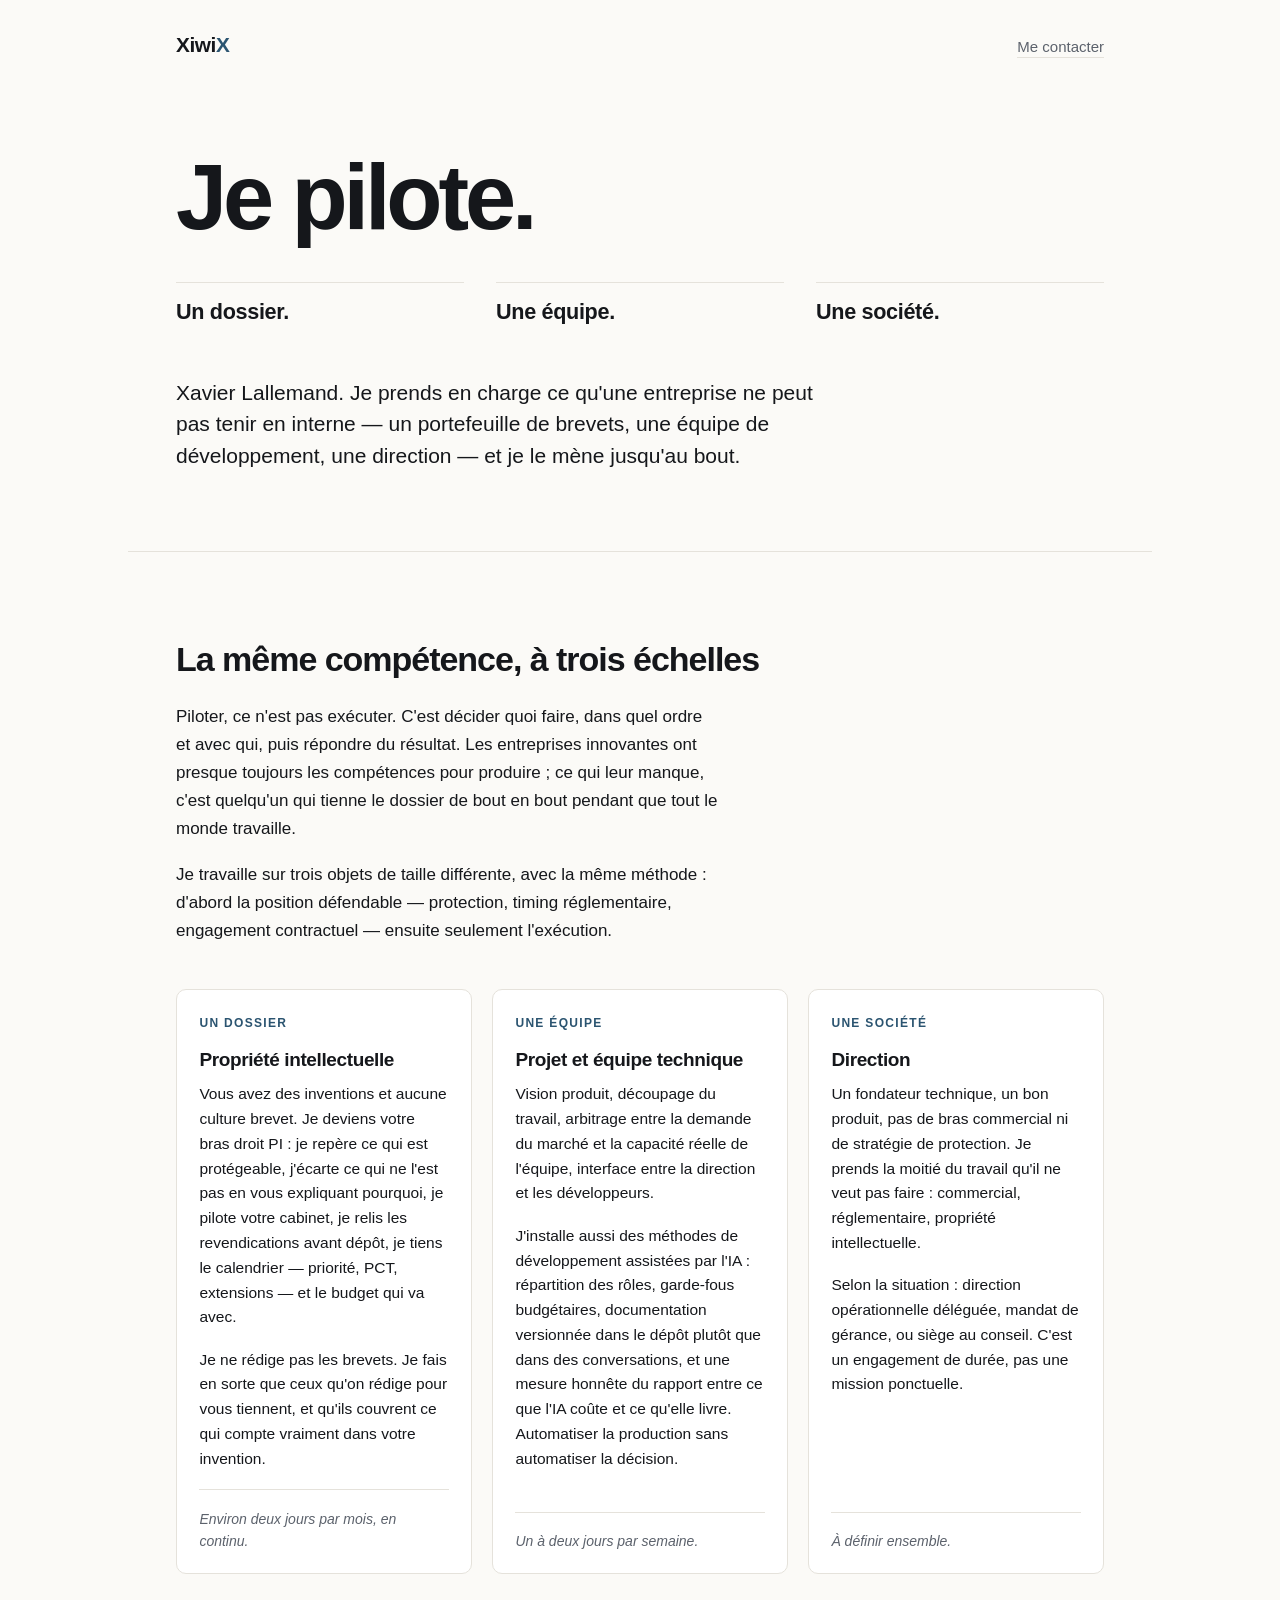
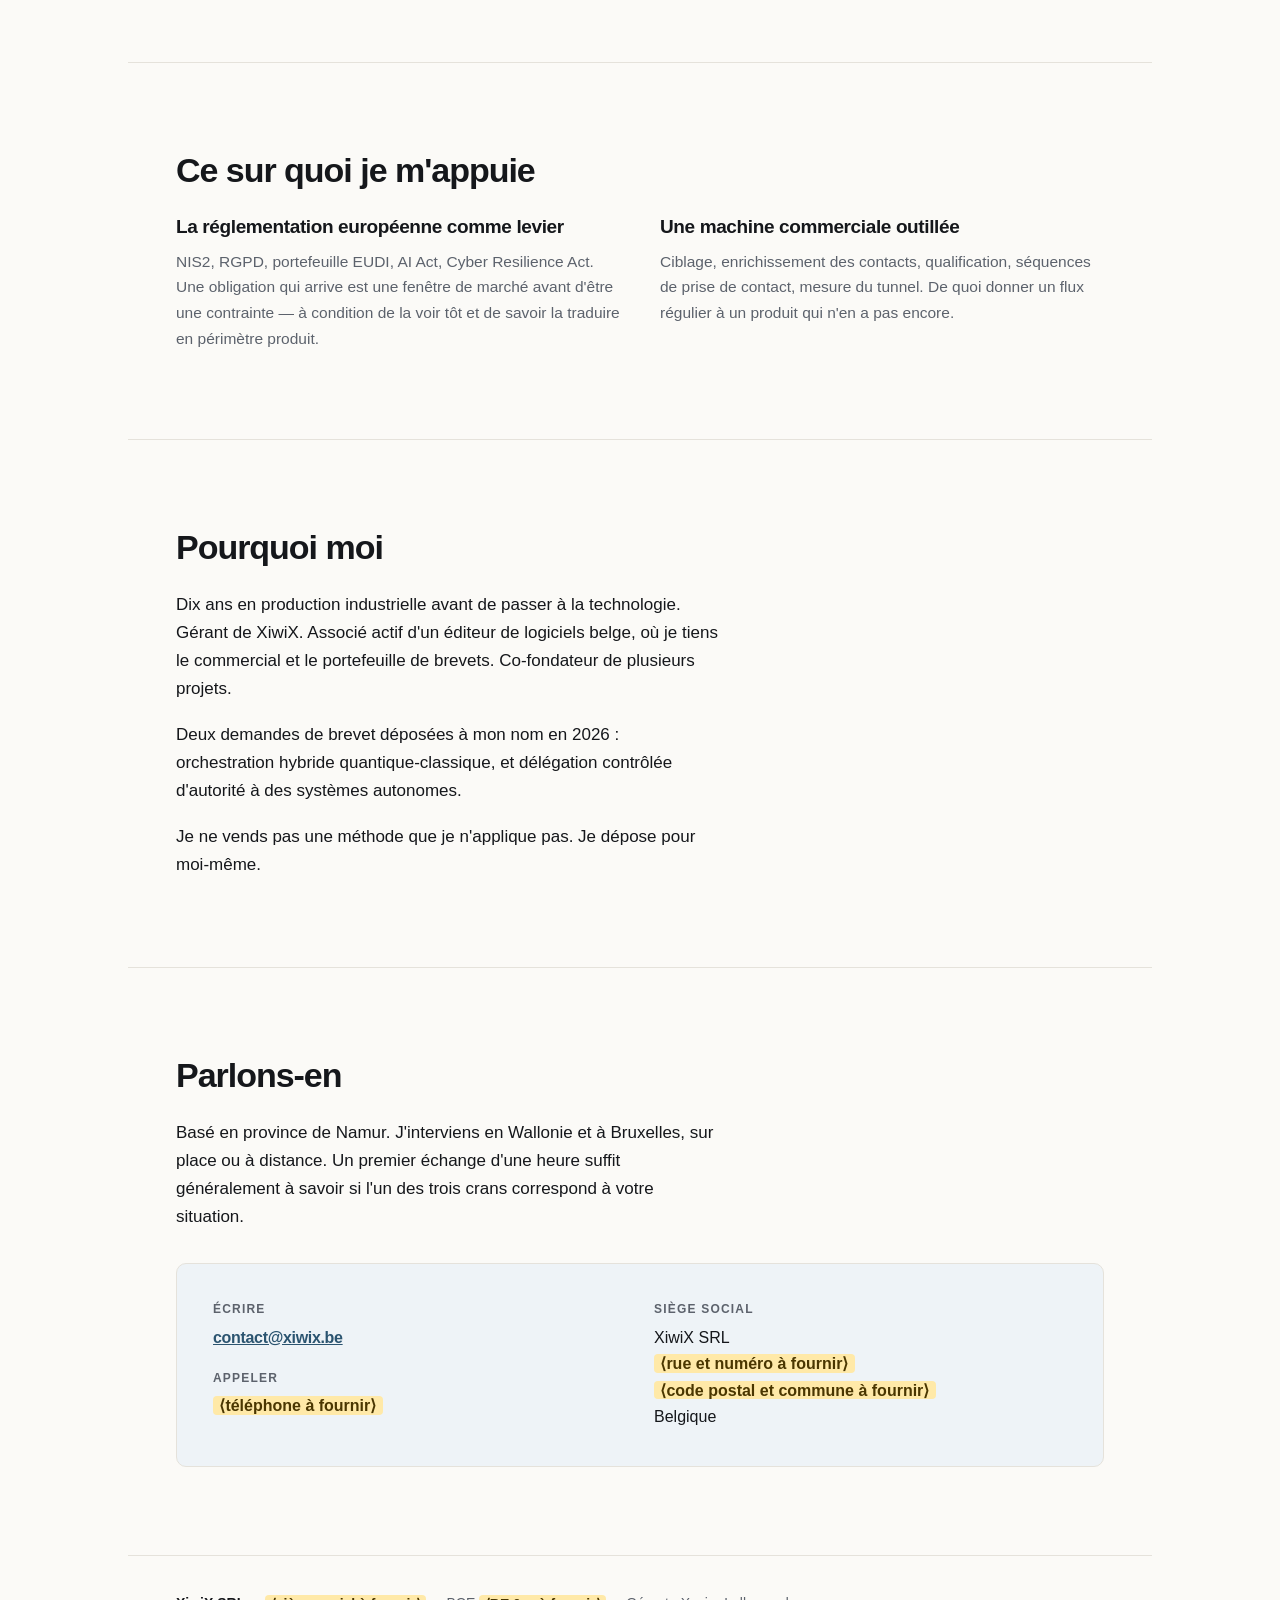
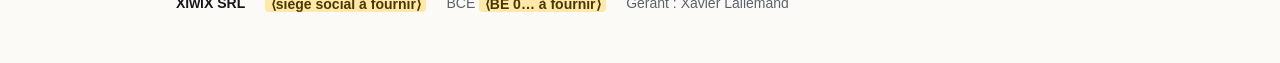
==== index.html @ 19bc9a25 "Le site de XiwiX, sans un mot sur le jeu Trois pages statiques pour GitHub Pages. L'accueil reprend " ====
<!doctype html>
<html lang="fr">
<head>
<meta charset="utf-8">
<meta name="viewport" content="width=device-width, initial-scale=1">
<title>XiwiX — Je pilote un dossier, une équipe, une société</title>
<meta name="description" content="XiwiX SRL — Xavier Lallemand. Pilotage de portefeuilles de brevets, d'équipes de développement et de directions de sociétés innovantes. Province de Namur, Wallonie et Bruxelles.">
<link rel="canonical" href="https://xiwix.be/">
<meta property="og:type" content="website">
<meta property="og:locale" content="fr_BE">
<meta property="og:site_name" content="XiwiX">
<meta property="og:title" content="XiwiX — Je pilote un dossier, une équipe, une société">
<meta property="og:description" content="Je prends en charge ce qu'une entreprise ne peut pas tenir en interne — un portefeuille de brevets, une équipe de développement, une direction — et je le mène jusqu'au bout.">
<meta property="og:url" content="https://xiwix.be/">
<meta name="theme-color" content="#2b5470" media="(prefers-color-scheme: light)">
<meta name="theme-color" content="#101215" media="(prefers-color-scheme: dark)">
<link rel="stylesheet" href="/assets/xiwix.css">
</head>
<body>

<header class="wrap topbar">
  <a class="wordmark" href="/">Xiwi<span>X</span></a>
  <nav><a href="#contact">Me contacter</a></nav>
</header>

<main>

  <section class="wrap hero">
    <h1>Je pilote.</h1>
    <ul class="scales">
      <li>Un dossier.</li>
      <li>Une équipe.</li>
      <li>Une société.</li>
    </ul>
    <p class="lede">Xavier Lallemand. Je prends en charge ce qu'une entreprise ne peut pas tenir en interne — un portefeuille de brevets, une équipe de développement, une direction — et je le mène jusqu'au bout.</p>
  </section>

  <section class="wrap">
    <h2>La même compétence, à trois échelles</h2>
    <div class="measure">
      <p>Piloter, ce n'est pas exécuter. C'est décider quoi faire, dans quel ordre et avec qui, puis répondre du résultat. Les entreprises innovantes ont presque toujours les compétences pour produire ; ce qui leur manque, c'est quelqu'un qui tienne le dossier de bout en bout pendant que tout le monde travaille.</p>
      <p>Je travaille sur trois objets de taille différente, avec la même méthode : d'abord la position défendable — protection, timing réglementaire, engagement contractuel — ensuite seulement l'exécution.</p>
    </div>

    <div class="offers">

      <article class="offer">
        <p class="eyebrow">Un dossier</p>
        <h3>Propriété intellectuelle</h3>
        <p>Vous avez des inventions et aucune culture brevet. Je deviens votre bras droit PI : je repère ce qui est protégeable, j'écarte ce qui ne l'est pas en vous expliquant pourquoi, je pilote votre cabinet, je relis les revendications avant dépôt, je tiens le calendrier — priorité, PCT, extensions — et le budget qui va avec.</p>
        <p>Je ne rédige pas les brevets. Je fais en sorte que ceux qu'on rédige pour vous tiennent, et qu'ils couvrent ce qui compte vraiment dans votre invention.</p>
        <p class="cadence">Environ deux jours par mois, en continu.</p>
      </article>

      <article class="offer">
        <p class="eyebrow">Une équipe</p>
        <h3>Projet et équipe technique</h3>
        <p>Vision produit, découpage du travail, arbitrage entre la demande du marché et la capacité réelle de l'équipe, interface entre la direction et les développeurs.</p>
        <p>J'installe aussi des méthodes de développement assistées par l'IA : répartition des rôles, garde-fous budgétaires, documentation versionnée dans le dépôt plutôt que dans des conversations, et une mesure honnête du rapport entre ce que l'IA coûte et ce qu'elle livre. Automatiser la production sans automatiser la décision.</p>
        <p class="cadence">Un à deux jours par semaine.</p>
      </article>

      <article class="offer">
        <p class="eyebrow">Une société</p>
        <h3>Direction</h3>
        <p>Un fondateur technique, un bon produit, pas de bras commercial ni de stratégie de protection. Je prends la moitié du travail qu'il ne veut pas faire : commercial, réglementaire, propriété intellectuelle.</p>
        <p>Selon la situation : direction opérationnelle déléguée, mandat de gérance, ou siège au conseil. C'est un engagement de durée, pas une mission ponctuelle.</p>
        <p class="cadence">À définir ensemble.</p>
      </article>

    </div>
  </section>

  <section class="wrap">
    <h2>Ce sur quoi je m'appuie</h2>
    <div class="pillars">
      <div>
        <h3>La réglementation européenne comme levier</h3>
        <p>NIS2, RGPD, portefeuille EUDI, AI Act, Cyber Resilience Act. Une obligation qui arrive est une fenêtre de marché avant d'être une contrainte — à condition de la voir tôt et de savoir la traduire en périmètre produit.</p>
      </div>
      <div>
        <h3>Une machine commerciale outillée</h3>
        <p>Ciblage, enrichissement des contacts, qualification, séquences de prise de contact, mesure du tunnel. De quoi donner un flux régulier à un produit qui n'en a pas encore.</p>
      </div>
    </div>
  </section>

  <section class="wrap">
    <h2>Pourquoi moi</h2>
    <div class="measure">
      <p>Dix ans en production industrielle avant de passer à la technologie. Gérant de XiwiX. Associé actif d'un éditeur de logiciels belge, où je tiens le commercial et le portefeuille de brevets. Co-fondateur de plusieurs projets.</p>
      <p>Deux demandes de brevet déposées à mon nom en 2026 : orchestration hybride quantique-classique, et délégation contrôlée d'autorité à des systèmes autonomes.</p>
      <p>Je ne vends pas une méthode que je n'applique pas. Je dépose pour moi-même.</p>
    </div>
  </section>

  <section class="wrap" id="contact">
    <h2>Parlons-en</h2>
    <div class="measure">
      <p>Basé en province de Namur. J'interviens en Wallonie et à Bruxelles, sur place ou à distance. Un premier échange d'une heure suffit généralement à savoir si l'un des trois crans correspond à votre situation.</p>
    </div>

    <div class="contact-card">
      <dl>
        <dt>Écrire</dt>
        <dd class="mail"><a href="mailto:contact@xiwix.be">contact@xiwix.be</a></dd>
        <dt>Appeler</dt>
        <dd><span class="todo">⟨téléphone à fournir⟩</span></dd>
      </dl>
      <dl>
        <dt>Siège social</dt>
        <dd>XiwiX SRL<br><span class="todo">⟨rue et numéro à fournir⟩</span><br><span class="todo">⟨code postal et commune à fournir⟩</span><br>Belgique</dd>
      </dl>
    </div>
  </section>

</main>

<footer class="wrap">
  <p class="legal">
    <strong>XiwiX SRL</strong>
    <span><span class="todo">⟨siège social à fournir⟩</span></span>
    <span>BCE <span class="todo">⟨BE 0… à fournir⟩</span></span>
    <span>Gérant : Xavier Lallemand</span>
  </p>
</footer>

</body>
</html>
---- assets/xiwix.css ----
/* XiwiX — feuille de style unique, sans dépendance externe. */

:root {
  --paper:   #fbfaf7;
  --surface: #ffffff;
  --ink:     #15171b;
  --muted:   #5c626c;
  --rule:    #e5e2db;
  --accent:  #2b5470;
  --accent-soft: #eef3f7;

  --sans: -apple-system, BlinkMacSystemFont, "Segoe UI", Inter, Roboto,
          "Helvetica Neue", Arial, sans-serif;

  --measure: 34rem;
  --gutter: clamp(1.25rem, 5vw, 3rem);
}

@media (prefers-color-scheme: dark) {
  :root {
    --paper:   #101215;
    --surface: #171a1f;
    --ink:     #eceef1;
    --muted:   #9aa1ab;
    --rule:    #272b32;
    --accent:  #8fc2e0;
    --accent-soft: #1a2530;
  }
}

*, *::before, *::after { box-sizing: border-box; }

html { -webkit-text-size-adjust: 100%; scroll-behavior: smooth; }
@media (prefers-reduced-motion: reduce) { html { scroll-behavior: auto; } }

body {
  margin: 0;
  background: var(--paper);
  color: var(--ink);
  font-family: var(--sans);
  font-size: clamp(1rem, 0.96rem + 0.2vw, 1.0625rem);
  line-height: 1.65;
  -webkit-font-smoothing: antialiased;
}

/* ---------- structure ---------- */

.wrap { max-width: 64rem; margin: 0 auto; padding-inline: var(--gutter); }
.measure { max-width: var(--measure); }

section { padding-block: clamp(3rem, 7vw, 5.5rem); border-top: 1px solid var(--rule); }
section:first-of-type { border-top: 0; }

/* ---------- en-tête ---------- */

.topbar {
  display: flex; align-items: baseline; justify-content: space-between;
  gap: 1rem; padding-block: 1.75rem;
}

.wordmark {
  font-size: 1.3rem; font-weight: 700; letter-spacing: -0.02em;
  color: var(--ink); text-decoration: none;
}
.wordmark span { color: var(--accent); }

.topbar nav a {
  font-size: 0.9375rem; color: var(--muted); text-decoration: none;
  border-bottom: 1px solid var(--rule); padding-bottom: 2px;
}
.topbar nav a:hover { color: var(--accent); border-color: currentColor; }

/* ---------- accroche ---------- */

.hero { padding-block: clamp(2rem, 6vw, 4rem) clamp(3rem, 7vw, 5rem); }

.hero h1 {
  font-size: clamp(3rem, 1.9rem + 5.4vw, 5.75rem);
  line-height: 0.95; letter-spacing: -0.045em; font-weight: 700;
  margin: 0 0 clamp(1.75rem, 4vw, 2.5rem);
}

.scales { list-style: none; margin: 0 0 2.25rem; padding: 0; display: grid; gap: 0; }
.scales li {
  border-top: 1px solid var(--rule);
  padding-block: 0.7rem;
  font-size: clamp(1.05rem, 1rem + 0.45vw, 1.35rem);
  font-weight: 600; letter-spacing: -0.015em;
}
.scales li:last-child { border-bottom: 1px solid var(--rule); }
@media (min-width: 46rem) {
  .scales { grid-template-columns: repeat(3, 1fr); gap: 0 2rem; }
  .scales li:last-child { border-bottom: 0; }
}

.lede { font-size: clamp(1.0625rem, 1rem + 0.45vw, 1.3125rem); line-height: 1.5; margin: 0; max-width: 42rem; }

/* ---------- titres de section ---------- */

h2 {
  font-size: clamp(1.5rem, 1.25rem + 1.1vw, 2.125rem);
  line-height: 1.15; letter-spacing: -0.03em; font-weight: 700;
  margin: 0 0 1.5rem;
}

h3 { font-size: 1.1875rem; line-height: 1.3; letter-spacing: -0.02em; font-weight: 650; margin: 0 0 0.6rem; }

p { margin: 0 0 1.1rem; }
p:last-child { margin-bottom: 0; }

/* ---------- les trois crans ---------- */

.offers { display: grid; gap: 1.25rem; margin-top: 2.75rem; }
@media (min-width: 52rem) { .offers { grid-template-columns: repeat(3, 1fr); } }

.offer {
  background: var(--surface);
  border: 1px solid var(--rule);
  border-radius: 10px;
  padding: 1.5rem 1.4rem 1.3rem;
  display: flex; flex-direction: column;
}

.offer .eyebrow {
  font-size: 0.75rem; text-transform: uppercase; letter-spacing: 0.11em;
  font-weight: 700; color: var(--accent); margin: 0 0 0.9rem;
}
.offer p { font-size: 0.9688rem; line-height: 1.6; color: var(--ink); }
.offer .cadence {
  margin-top: auto; padding-top: 1.1rem; border-top: 1px solid var(--rule);
  font-size: 0.875rem; color: var(--muted); font-style: italic;
}

/* ---------- appuis ---------- */

.pillars { display: grid; gap: 2rem; }
@media (min-width: 46rem) { .pillars { grid-template-columns: 1fr 1fr; gap: 2.5rem; } }
.pillars p { font-size: 0.9688rem; color: var(--muted); }

/* ---------- contact ---------- */

.contact-card {
  background: var(--accent-soft);
  border: 1px solid var(--rule);
  border-radius: 10px;
  padding: clamp(1.5rem, 3.5vw, 2.25rem);
  margin-top: 2rem;
  display: grid; gap: 1.75rem;
}
@media (min-width: 46rem) { .contact-card { grid-template-columns: 1fr 1fr; } }

.contact-card dl { margin: 0; }
.contact-card dt {
  font-size: 0.75rem; text-transform: uppercase; letter-spacing: 0.1em;
  font-weight: 700; color: var(--muted); margin-bottom: 0.3rem;
}
.contact-card dd { margin: 0 0 1.1rem; font-size: 1rem; }
.contact-card dd:last-child { margin-bottom: 0; }

a { color: var(--accent); }
a:hover { text-decoration-thickness: 2px; }

.mail { font-size: clamp(1.0625rem, 1rem + 0.5vw, 1.375rem); font-weight: 650; letter-spacing: -0.02em; }

/* ---------- pied ---------- */

footer {
  border-top: 1px solid var(--rule);
  padding-block: 2.25rem 3rem;
  font-size: 0.875rem; color: var(--muted);
}
footer .legal { display: flex; flex-wrap: wrap; gap: 0.4rem 1.25rem; margin: 0; }
footer strong { color: var(--ink); font-weight: 650; }

/* ---------- marqueur de valeur manquante ---------- */

.todo {
  background: #ffe9a8; color: #4a3600; font-weight: 700;
  padding: 0.05em 0.4em; border-radius: 4px;
  box-decoration-break: clone; -webkit-box-decoration-break: clone;
}
@media (prefers-color-scheme: dark) { .todo { background: #6b5300; color: #ffeeb5; } }

/* ---------- pages de service (/421/) ---------- */

.doc h2 { margin-top: 2.5rem; }
.doc h2:first-of-type { margin-top: 0; }
.doc ul { padding-left: 1.15rem; margin: 0 0 1.1rem; }
.doc li { margin-bottom: 0.4rem; }

.backlink { font-size: 0.875rem; }

:focus-visible { outline: 2px solid var(--accent); outline-offset: 3px; border-radius: 3px; }

/* ---------- titre de page intérieure ---------- */

.page-title {
  font-size: clamp(2rem, 1.6rem + 1.8vw, 2.75rem);
  line-height: 1.1; letter-spacing: -0.035em; font-weight: 700;
  margin: 0 0 1.5rem;
}
.page { padding-block: 1rem clamp(3rem, 7vw, 5rem); }
.doc hr { border: 0; border-top: 1px solid var(--rule); margin: 2.5rem 0 1.5rem; }
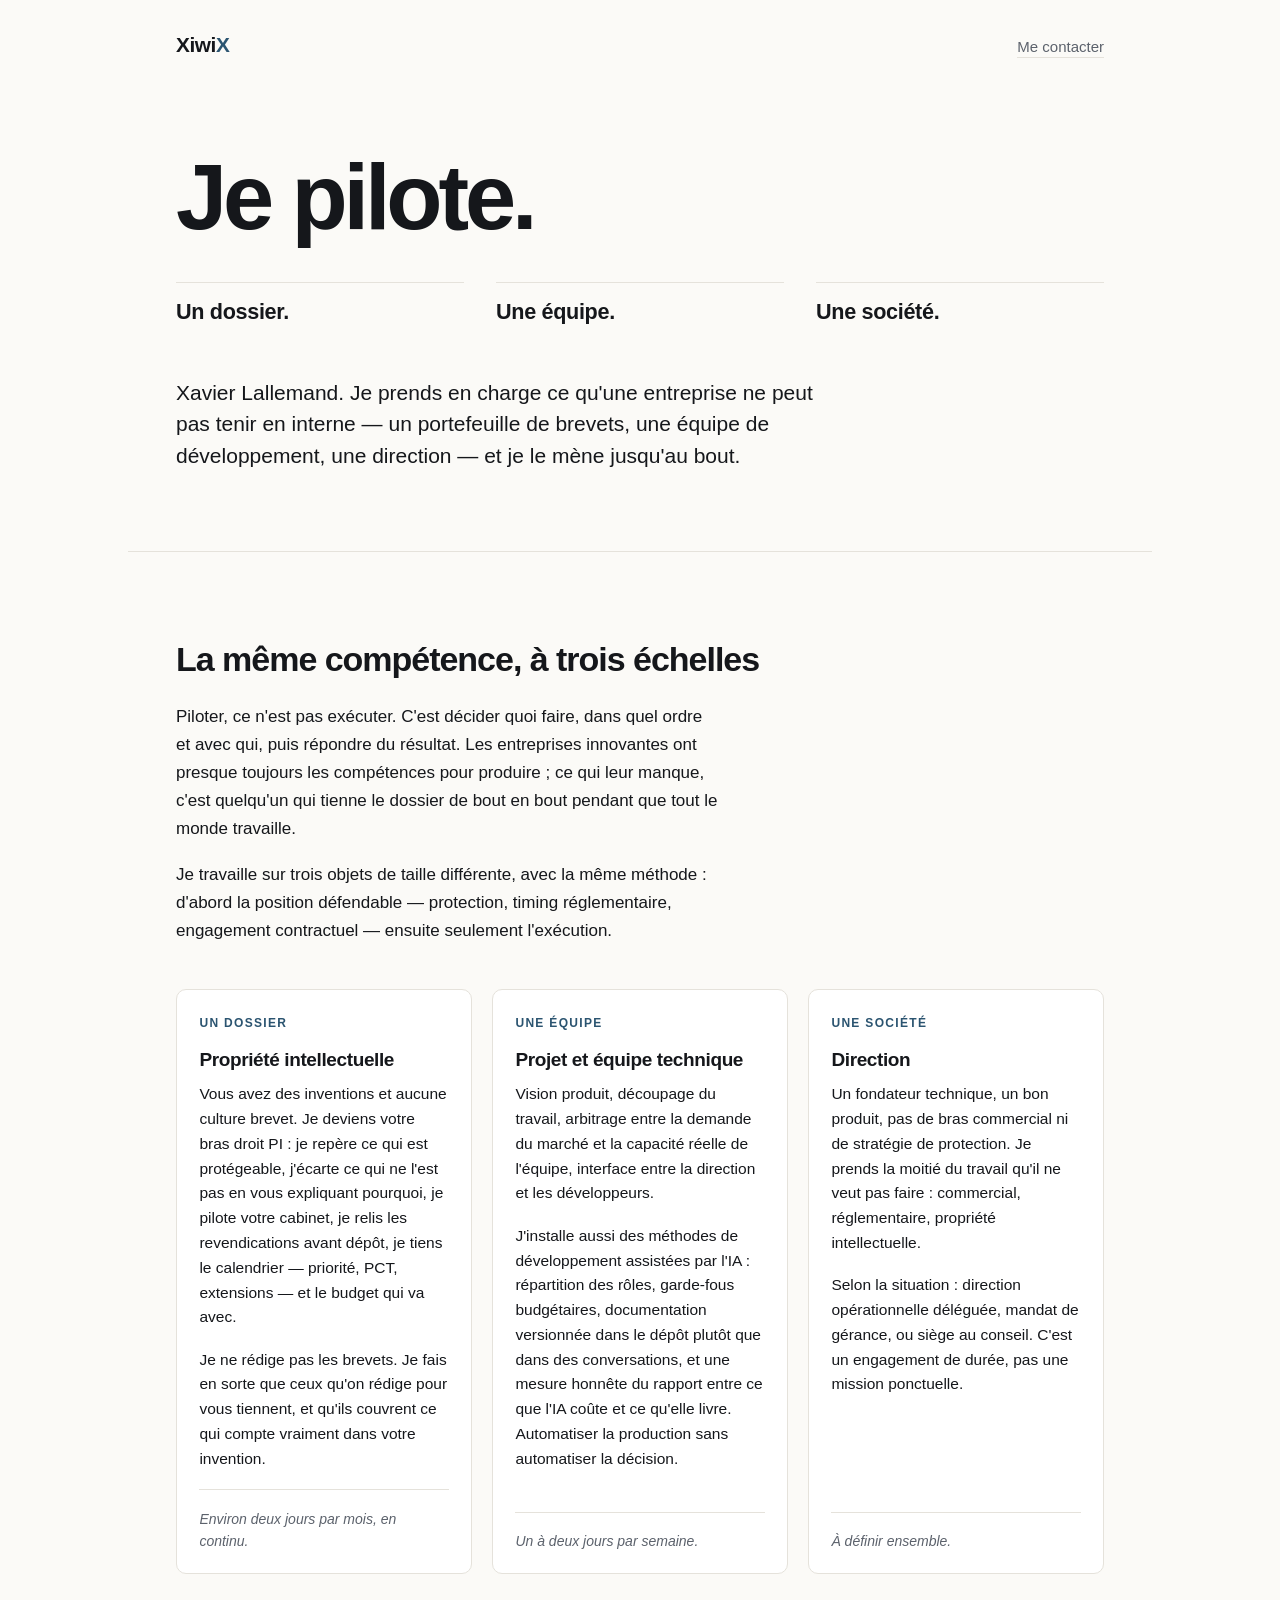
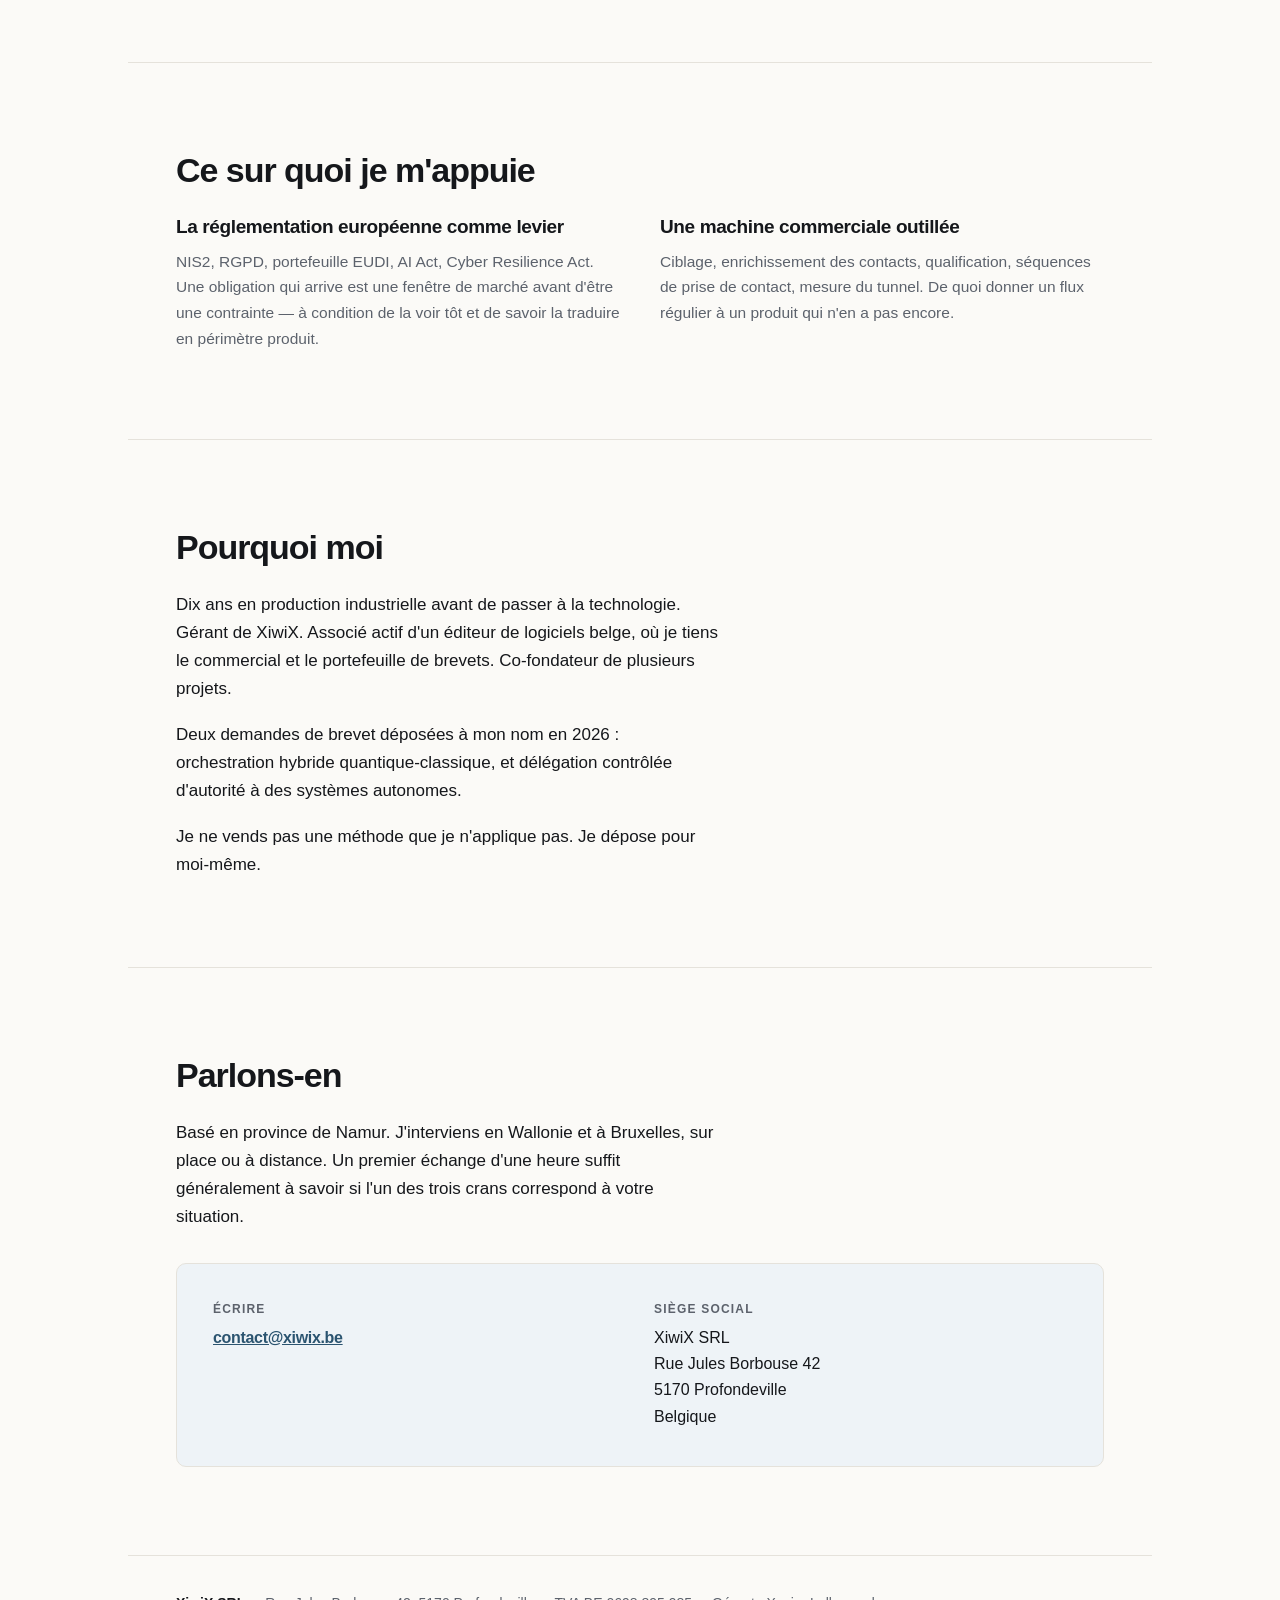
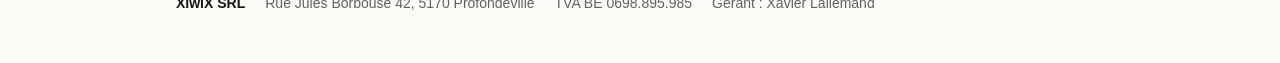
==== commit 9da0a39e: "L'identité de la société, recoupée au registre plutôt que recopiée Le siège et le numéro d'entrepris" ====
--- a/index.html
+++ b/index.html
@@ -4,7 +4,7 @@
 <meta charset="utf-8">
 <meta name="viewport" content="width=device-width, initial-scale=1">
 <title>XiwiX — Je pilote un dossier, une équipe, une société</title>
-<meta name="description" content="XiwiX SRL — Xavier Lallemand. Pilotage de portefeuilles de brevets, d'équipes de développement et de directions de sociétés innovantes. Province de Namur, Wallonie et Bruxelles.">
+<meta name="description" content="XiwiX SRL — Xavier Lallemand. Pilotage de portefeuilles de brevets, d'équipes de développement et de directions de sociétés innovantes. Profondeville, province de Namur. Wallonie et Bruxelles.">
 <link rel="canonical" href="https://xiwix.be/">
 <meta property="og:type" content="website">
 <meta property="og:locale" content="fr_BE">
@@ -104,12 +104,10 @@
       <dl>
         <dt>Écrire</dt>
         <dd class="mail"><a href="mailto:contact@xiwix.be">contact@xiwix.be</a></dd>
-        <dt>Appeler</dt>
-        <dd><span class="todo">⟨téléphone à fournir⟩</span></dd>
       </dl>
       <dl>
         <dt>Siège social</dt>
-        <dd>XiwiX SRL<br><span class="todo">⟨rue et numéro à fournir⟩</span><br><span class="todo">⟨code postal et commune à fournir⟩</span><br>Belgique</dd>
+        <dd>XiwiX SRL<br>Rue Jules Borbouse 42<br>5170 Profondeville<br>Belgique</dd>
       </dl>
     </div>
   </section>
@@ -119,8 +117,8 @@
 <footer class="wrap">
   <p class="legal">
     <strong>XiwiX SRL</strong>
-    <span><span class="todo">⟨siège social à fournir⟩</span></span>
-    <span>BCE <span class="todo">⟨BE 0… à fournir⟩</span></span>
+    <span>Rue Jules Borbouse 42, 5170 Profondeville</span>
+    <span>TVA BE 0698.895.985</span>
     <span>Gérant : Xavier Lallemand</span>
   </p>
 </footer>
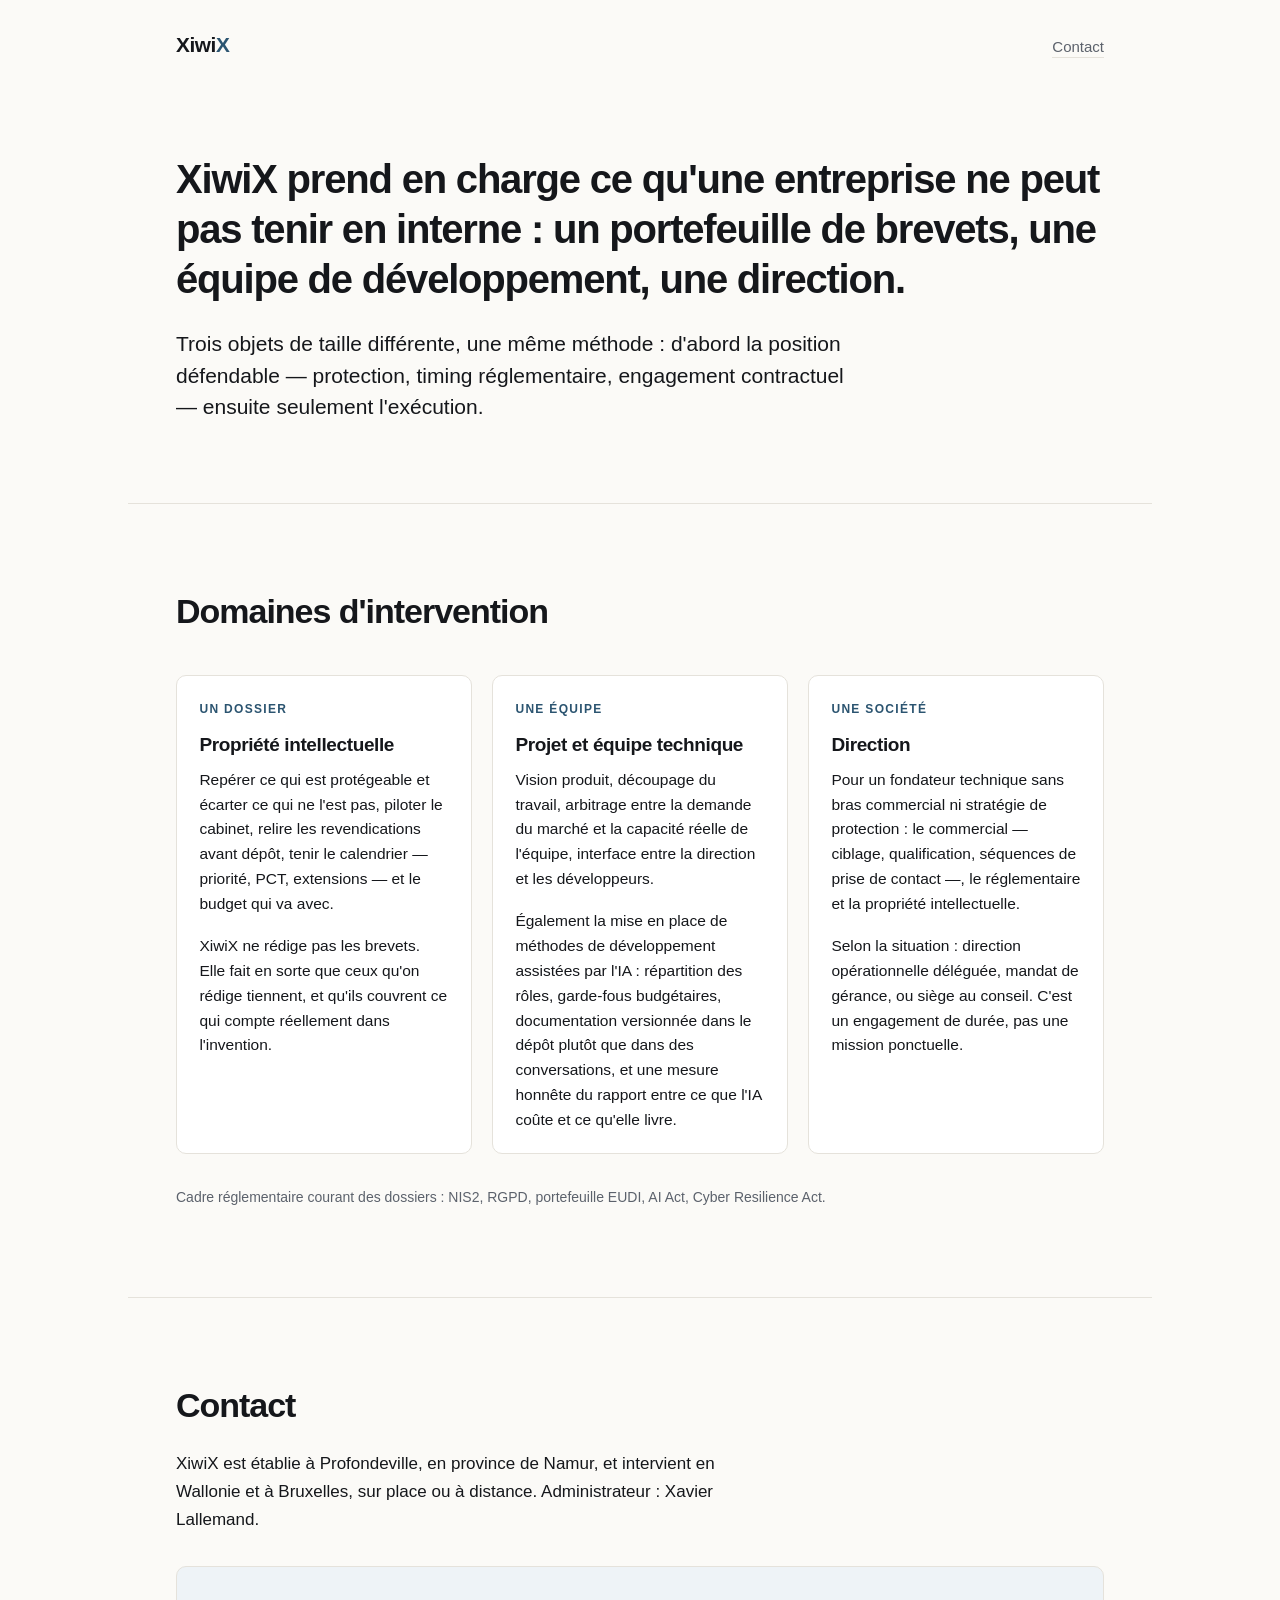
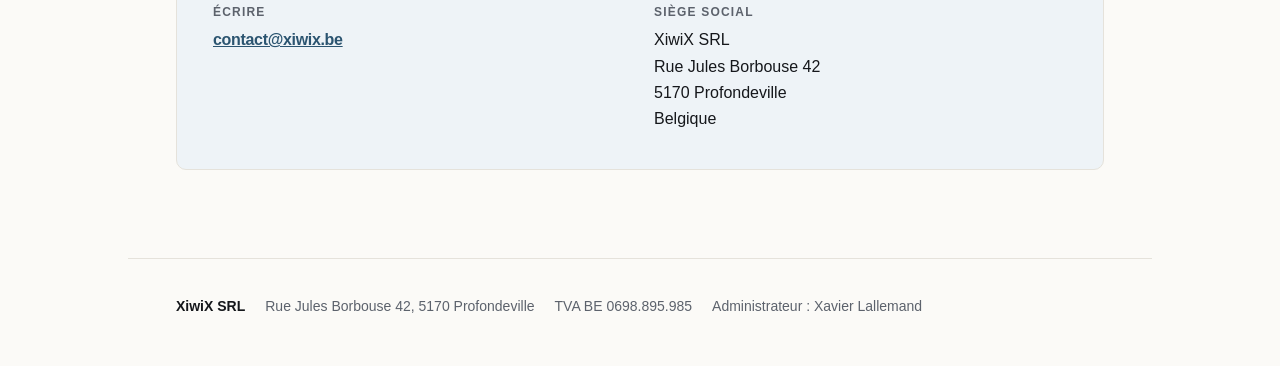
==== commit 31f06bc5: "La société parle, plus le consultant L'accueil passe à la voix de XiwiX. Un vérificateur Apple cherc" ====
--- a/index.html
+++ b/index.html
@@ -3,14 +3,14 @@
 <head>
 <meta charset="utf-8">
 <meta name="viewport" content="width=device-width, initial-scale=1">
-<title>XiwiX — Je pilote un dossier, une équipe, une société</title>
-<meta name="description" content="XiwiX SRL — Xavier Lallemand. Pilotage de portefeuilles de brevets, d'équipes de développement et de directions de sociétés innovantes. Profondeville, province de Namur. Wallonie et Bruxelles.">
+<title>XiwiX SRL — propriété intellectuelle, projet et direction</title>
+<meta name="description" content="XiwiX SRL, société belge établie à Profondeville. Propriété intellectuelle, pilotage de projet et d'équipe technique, direction de sociétés. Administrateur : Xavier Lallemand.">
 <link rel="canonical" href="https://xiwix.be/">
 <meta property="og:type" content="website">
 <meta property="og:locale" content="fr_BE">
 <meta property="og:site_name" content="XiwiX">
-<meta property="og:title" content="XiwiX — Je pilote un dossier, une équipe, une société">
-<meta property="og:description" content="Je prends en charge ce qu'une entreprise ne peut pas tenir en interne — un portefeuille de brevets, une équipe de développement, une direction — et je le mène jusqu'au bout.">
+<meta property="og:title" content="XiwiX SRL — propriété intellectuelle, projet et direction">
+<meta property="og:description" content="XiwiX prend en charge ce qu'une entreprise ne peut pas tenir en interne : un portefeuille de brevets, une équipe de développement, une direction.">
 <meta property="og:url" content="https://xiwix.be/">
 <meta name="theme-color" content="#2b5470" media="(prefers-color-scheme: light)">
 <meta name="theme-color" content="#101215" media="(prefers-color-scheme: dark)">
@@ -20,84 +20,51 @@
 
 <header class="wrap topbar">
   <a class="wordmark" href="/">Xiwi<span>X</span></a>
-  <nav><a href="#contact">Me contacter</a></nav>
+  <nav><a href="#contact">Contact</a></nav>
 </header>
 
 <main>
 
   <section class="wrap hero">
-    <h1>Je pilote.</h1>
-    <ul class="scales">
-      <li>Un dossier.</li>
-      <li>Une équipe.</li>
-      <li>Une société.</li>
-    </ul>
-    <p class="lede">Xavier Lallemand. Je prends en charge ce qu'une entreprise ne peut pas tenir en interne — un portefeuille de brevets, une équipe de développement, une direction — et je le mène jusqu'au bout.</p>
+    <h1>XiwiX prend en charge ce qu'une entreprise ne peut pas tenir en interne : un portefeuille de brevets, une équipe de développement, une direction.</h1>
+    <p class="lede">Trois objets de taille différente, une même méthode : d'abord la position défendable — protection, timing réglementaire, engagement contractuel — ensuite seulement l'exécution.</p>
   </section>
 
   <section class="wrap">
-    <h2>La même compétence, à trois échelles</h2>
-    <div class="measure">
-      <p>Piloter, ce n'est pas exécuter. C'est décider quoi faire, dans quel ordre et avec qui, puis répondre du résultat. Les entreprises innovantes ont presque toujours les compétences pour produire ; ce qui leur manque, c'est quelqu'un qui tienne le dossier de bout en bout pendant que tout le monde travaille.</p>
-      <p>Je travaille sur trois objets de taille différente, avec la même méthode : d'abord la position défendable — protection, timing réglementaire, engagement contractuel — ensuite seulement l'exécution.</p>
-    </div>
+    <h2>Domaines d'intervention</h2>
 
     <div class="offers">
 
       <article class="offer">
         <p class="eyebrow">Un dossier</p>
         <h3>Propriété intellectuelle</h3>
-        <p>Vous avez des inventions et aucune culture brevet. Je deviens votre bras droit PI : je repère ce qui est protégeable, j'écarte ce qui ne l'est pas en vous expliquant pourquoi, je pilote votre cabinet, je relis les revendications avant dépôt, je tiens le calendrier — priorité, PCT, extensions — et le budget qui va avec.</p>
-        <p>Je ne rédige pas les brevets. Je fais en sorte que ceux qu'on rédige pour vous tiennent, et qu'ils couvrent ce qui compte vraiment dans votre invention.</p>
-        <p class="cadence">Environ deux jours par mois, en continu.</p>
+        <p>Repérer ce qui est protégeable et écarter ce qui ne l'est pas, piloter le cabinet, relire les revendications avant dépôt, tenir le calendrier — priorité, PCT, extensions — et le budget qui va avec.</p>
+        <p>XiwiX ne rédige pas les brevets. Elle fait en sorte que ceux qu'on rédige tiennent, et qu'ils couvrent ce qui compte réellement dans l'invention.</p>
       </article>
 
       <article class="offer">
         <p class="eyebrow">Une équipe</p>
         <h3>Projet et équipe technique</h3>
         <p>Vision produit, découpage du travail, arbitrage entre la demande du marché et la capacité réelle de l'équipe, interface entre la direction et les développeurs.</p>
-        <p>J'installe aussi des méthodes de développement assistées par l'IA : répartition des rôles, garde-fous budgétaires, documentation versionnée dans le dépôt plutôt que dans des conversations, et une mesure honnête du rapport entre ce que l'IA coûte et ce qu'elle livre. Automatiser la production sans automatiser la décision.</p>
-        <p class="cadence">Un à deux jours par semaine.</p>
+        <p>Également la mise en place de méthodes de développement assistées par l'IA : répartition des rôles, garde-fous budgétaires, documentation versionnée dans le dépôt plutôt que dans des conversations, et une mesure honnête du rapport entre ce que l'IA coûte et ce qu'elle livre.</p>
       </article>
 
       <article class="offer">
         <p class="eyebrow">Une société</p>
         <h3>Direction</h3>
-        <p>Un fondateur technique, un bon produit, pas de bras commercial ni de stratégie de protection. Je prends la moitié du travail qu'il ne veut pas faire : commercial, réglementaire, propriété intellectuelle.</p>
+        <p>Pour un fondateur technique sans bras commercial ni stratégie de protection : le commercial — ciblage, qualification, séquences de prise de contact —, le réglementaire et la propriété intellectuelle.</p>
         <p>Selon la situation : direction opérationnelle déléguée, mandat de gérance, ou siège au conseil. C'est un engagement de durée, pas une mission ponctuelle.</p>
-        <p class="cadence">À définir ensemble.</p>
       </article>
 
     </div>
-  </section>
 
-  <section class="wrap">
-    <h2>Ce sur quoi je m'appuie</h2>
-    <div class="pillars">
-      <div>
-        <h3>La réglementation européenne comme levier</h3>
-        <p>NIS2, RGPD, portefeuille EUDI, AI Act, Cyber Resilience Act. Une obligation qui arrive est une fenêtre de marché avant d'être une contrainte — à condition de la voir tôt et de savoir la traduire en périmètre produit.</p>
-      </div>
-      <div>
-        <h3>Une machine commerciale outillée</h3>
-        <p>Ciblage, enrichissement des contacts, qualification, séquences de prise de contact, mesure du tunnel. De quoi donner un flux régulier à un produit qui n'en a pas encore.</p>
-      </div>
-    </div>
-  </section>
-
-  <section class="wrap">
-    <h2>Pourquoi moi</h2>
-    <div class="measure">
-      <p>Dix ans en production industrielle avant de passer à la technologie. Gérant de XiwiX. Associé actif d'un éditeur de logiciels belge, où je tiens le commercial et le portefeuille de brevets. Co-fondateur de plusieurs projets.</p>
-      <p>Deux demandes de brevet déposées à mon nom en 2026 : orchestration hybride quantique-classique, et délégation contrôlée d'autorité à des systèmes autonomes.</p>
-      <p>Je ne vends pas une méthode que je n'applique pas. Je dépose pour moi-même.</p>
-    </div>
+    <p class="note">Cadre réglementaire courant des dossiers : NIS2, RGPD, portefeuille EUDI, AI Act, Cyber Resilience Act.</p>
   </section>
 
   <section class="wrap" id="contact">
-    <h2>Parlons-en</h2>
+    <h2>Contact</h2>
     <div class="measure">
-      <p>Basé en province de Namur. J'interviens en Wallonie et à Bruxelles, sur place ou à distance. Un premier échange d'une heure suffit généralement à savoir si l'un des trois crans correspond à votre situation.</p>
+      <p>XiwiX est établie à Profondeville, en province de Namur, et intervient en Wallonie et à Bruxelles, sur place ou à distance. Administrateur : Xavier Lallemand.</p>
     </div>
 
     <div class="contact-card">
@@ -119,7 +86,7 @@
     <strong>XiwiX SRL</strong>
     <span>Rue Jules Borbouse 42, 5170 Profondeville</span>
     <span>TVA BE 0698.895.985</span>
-    <span>Gérant : Xavier Lallemand</span>
+    <span>Administrateur : Xavier Lallemand</span>
   </p>
 </footer>
 
--- a/assets/xiwix.css
+++ b/assets/xiwix.css
@@ -75,22 +75,13 @@
 .hero { padding-block: clamp(2rem, 6vw, 4rem) clamp(3rem, 7vw, 5rem); }
 
 .hero h1 {
-  font-size: clamp(3rem, 1.9rem + 5.4vw, 5.75rem);
-  line-height: 0.95; letter-spacing: -0.045em; font-weight: 700;
-  margin: 0 0 clamp(1.75rem, 4vw, 2.5rem);
+  font-size: clamp(1.625rem, 1.25rem + 1.7vw, 2.5rem);
+  line-height: 1.25; letter-spacing: -0.03em; font-weight: 650;
+  margin: 0 0 1.5rem; max-width: 26em;
 }
 
-.scales { list-style: none; margin: 0 0 2.25rem; padding: 0; display: grid; gap: 0; }
-.scales li {
-  border-top: 1px solid var(--rule);
-  padding-block: 0.7rem;
-  font-size: clamp(1.05rem, 1rem + 0.45vw, 1.35rem);
-  font-weight: 600; letter-spacing: -0.015em;
-}
-.scales li:last-child { border-bottom: 1px solid var(--rule); }
-@media (min-width: 46rem) {
-  .scales { grid-template-columns: repeat(3, 1fr); gap: 0 2rem; }
-  .scales li:last-child { border-bottom: 0; }
+.note {
+  margin: 2rem 0 0; font-size: 0.875rem; color: var(--muted); max-width: 44rem;
 }
 
 .lede { font-size: clamp(1.0625rem, 1rem + 0.45vw, 1.3125rem); line-height: 1.5; margin: 0; max-width: 42rem; }
@@ -126,16 +117,6 @@
   font-weight: 700; color: var(--accent); margin: 0 0 0.9rem;
 }
 .offer p { font-size: 0.9688rem; line-height: 1.6; color: var(--ink); }
-.offer .cadence {
-  margin-top: auto; padding-top: 1.1rem; border-top: 1px solid var(--rule);
-  font-size: 0.875rem; color: var(--muted); font-style: italic;
-}
-
-/* ---------- appuis ---------- */
-
-.pillars { display: grid; gap: 2rem; }
-@media (min-width: 46rem) { .pillars { grid-template-columns: 1fr 1fr; gap: 2.5rem; } }
-.pillars p { font-size: 0.9688rem; color: var(--muted); }
 
 /* ---------- contact ---------- */
 
